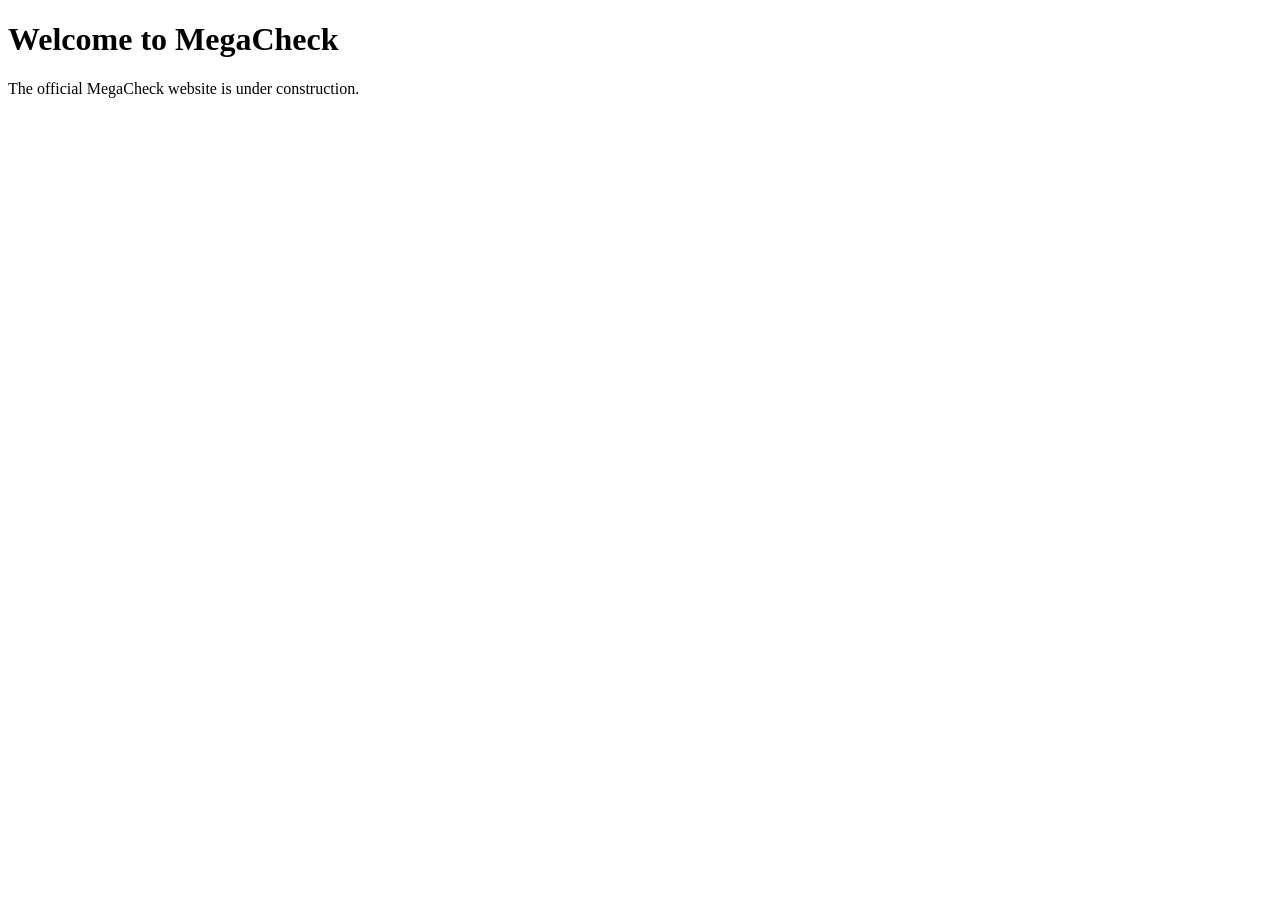
==== index.html @ beb163e6 "Add initial HTML structure for MegaCheck website" ====
<!DOCTYPE html>
<html lang="en">
<head>
    <meta charset="UTF-8">
    <title>MegaCheck</title>
</head>
<body>
    <h1>Welcome to MegaCheck</h1>
    <p>The official MegaCheck website is under construction.</p>
</body>
</html>
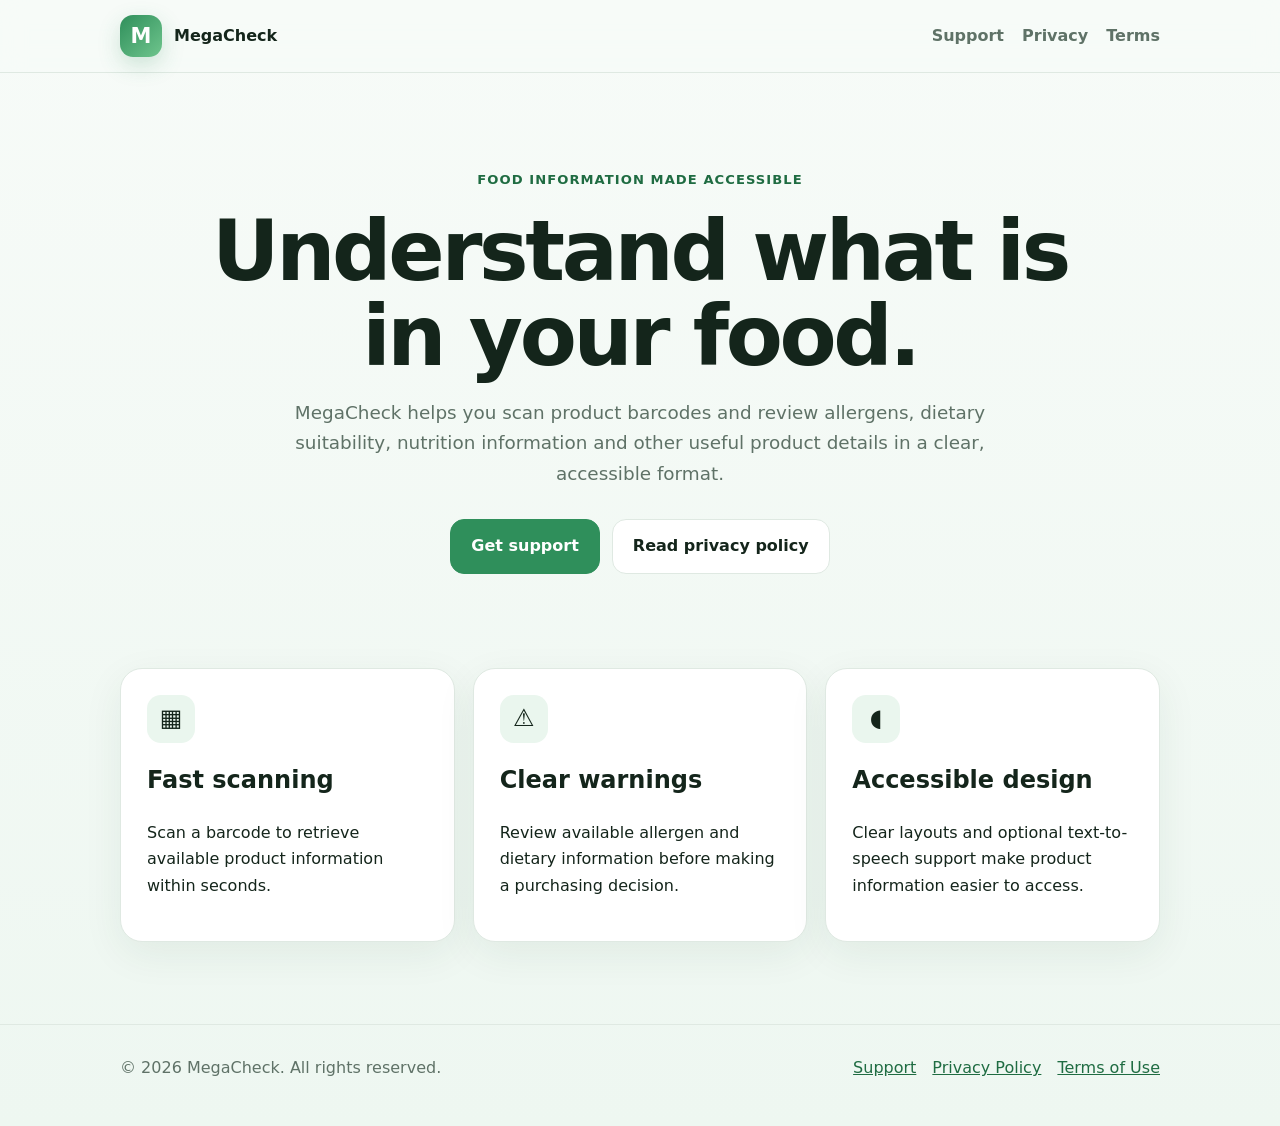
==== commit 51380ec0: "Add files via upload" ====
--- a/index.html
+++ b/index.html
@@ -1,11 +1,54 @@
-<!DOCTYPE html>
+<!doctype html>
 <html lang="en">
 <head>
-    <meta charset="UTF-8">
-    <title>MegaCheck</title>
+  <meta charset="utf-8">
+  <meta name="viewport" content="width=device-width, initial-scale=1">
+  <meta name="description" content="MegaCheck helps you scan food products and understand allergens, dietary suitability and nutrition information.">
+  <title>MegaCheck — Understand what is in your food</title>
+  <link rel="stylesheet" href="styles.css">
 </head>
 <body>
-    <h1>Welcome to MegaCheck</h1>
-    <p>The official MegaCheck website is under construction.</p>
+
+<header>
+  <div class="wrap">
+    <nav>
+      <a class="brand" href="index.html"><span class="logo">M</span><span>MegaCheck</span></a>
+      <div class="links">
+        <a href="support.html">Support</a>
+        <a href="privacy.html">Privacy</a>
+        <a href="terms.html">Terms</a>
+      </div>
+    </nav>
+  </div>
+</header>
+
+<section class="hero">
+  <div class="wrap">
+    <div class="eyebrow">Food information made accessible</div>
+    <h1>Understand what is in your food.</h1>
+    <p>MegaCheck helps you scan product barcodes and review allergens, dietary suitability, nutrition information and other useful product details in a clear, accessible format.</p>
+    <div class="actions">
+      <a class="button primary" href="support.html">Get support</a>
+      <a class="button" href="privacy.html">Read privacy policy</a>
+    </div>
+  </div>
+</section>
+<section class="wrap grid" aria-label="MegaCheck features">
+  <div class="card"><div class="icon">▦</div><h2>Fast scanning</h2><p>Scan a barcode to retrieve available product information within seconds.</p></div>
+  <div class="card"><div class="icon">⚠</div><h2>Clear warnings</h2><p>Review available allergen and dietary information before making a purchasing decision.</p></div>
+  <div class="card"><div class="icon">◖</div><h2>Accessible design</h2><p>Clear layouts and optional text-to-speech support make product information easier to access.</p></div>
+</section>
+
+<footer>
+  <div class="wrap footer-row">
+    <div>© 2026 MegaCheck. All rights reserved.</div>
+    <div class="footer-links">
+      <a href="support.html">Support</a>
+      <a href="privacy.html">Privacy Policy</a>
+      <a href="terms.html">Terms of Use</a>
+    </div>
+  </div>
+</footer>
+
 </body>
 </html>
--- a/styles.css
+++ b/styles.css
@@ -0,0 +1,78 @@
+:root {
+  --bg: #f7fbf8;
+  --card: #ffffff;
+  --text: #14251b;
+  --muted: #5f7267;
+  --primary: #2f8f5b;
+  --primary-dark: #1f6c42;
+  --line: #dfe9e2;
+  --soft: #eaf6ee;
+}
+* { box-sizing: border-box; }
+html { scroll-behavior: smooth; }
+body {
+  margin: 0;
+  font-family: Inter, ui-sans-serif, system-ui, -apple-system, BlinkMacSystemFont, "Segoe UI", sans-serif;
+  color: var(--text);
+  background: linear-gradient(180deg, #f7fbf8 0%, #eef7f1 100%);
+  line-height: 1.65;
+}
+a { color: var(--primary-dark); }
+.wrap { width: min(1040px, calc(100% - 32px)); margin: 0 auto; }
+header {
+  position: sticky; top: 0; z-index: 10;
+  background: rgba(247,251,248,.9);
+  backdrop-filter: blur(12px);
+  border-bottom: 1px solid var(--line);
+}
+nav { min-height: 72px; display: flex; align-items: center; justify-content: space-between; gap: 20px; }
+.brand { display: flex; align-items: center; gap: 12px; font-weight: 800; text-decoration: none; color: var(--text); }
+.logo {
+  width: 42px; height: 42px; border-radius: 13px;
+  display: grid; place-items: center;
+  color: white; font-size: 21px; font-weight: 900;
+  background: linear-gradient(135deg, var(--primary), #6fc58d);
+  box-shadow: 0 8px 22px rgba(47,143,91,.22);
+}
+.links { display: flex; flex-wrap: wrap; gap: 18px; }
+.links a { color: var(--muted); text-decoration: none; font-weight: 650; }
+.links a:hover { color: var(--primary-dark); }
+.hero { padding: 96px 0 70px; text-align: center; }
+.eyebrow { color: var(--primary-dark); font-weight: 800; letter-spacing: .08em; text-transform: uppercase; font-size: .82rem; }
+h1 { font-size: clamp(2.5rem, 7vw, 5.2rem); line-height: 1.03; margin: 18px auto; max-width: 900px; letter-spacing: -.04em; }
+.hero p { max-width: 720px; margin: 0 auto 30px; color: var(--muted); font-size: 1.15rem; }
+.actions { display: flex; justify-content: center; flex-wrap: wrap; gap: 12px; }
+.button {
+  display: inline-flex; align-items: center; justify-content: center;
+  padding: 13px 20px; border-radius: 14px; text-decoration: none; font-weight: 800;
+  border: 1px solid var(--line); background: var(--card); color: var(--text);
+}
+.button.primary { background: var(--primary); border-color: var(--primary); color: white; }
+.grid { display: grid; grid-template-columns: repeat(3, 1fr); gap: 18px; padding: 24px 0 82px; }
+.card {
+  background: var(--card); border: 1px solid var(--line); border-radius: 22px;
+  padding: 26px; box-shadow: 0 12px 40px rgba(25,75,46,.07);
+}
+.card h2, .card h3 { margin-top: 0; }
+.icon { width: 48px; height: 48px; border-radius: 14px; display: grid; place-items: center; background: var(--soft); font-size: 24px; margin-bottom: 18px; }
+main.page { padding: 58px 0 82px; }
+.page article {
+  max-width: 820px; margin: 0 auto;
+  background: var(--card); border: 1px solid var(--line);
+  border-radius: 24px; padding: clamp(24px, 5vw, 48px);
+  box-shadow: 0 12px 40px rgba(25,75,46,.07);
+}
+.page h1 { font-size: clamp(2.2rem, 5vw, 3.8rem); margin: 0 0 10px; }
+.page h2 { margin-top: 34px; padding-top: 8px; }
+.meta { color: var(--muted); margin-bottom: 30px; }
+.notice { background: var(--soft); border-left: 4px solid var(--primary); padding: 16px 18px; border-radius: 10px; }
+.contact { background: var(--soft); padding: 20px; border-radius: 16px; }
+footer { border-top: 1px solid var(--line); padding: 30px 0 44px; color: var(--muted); }
+.footer-row { display: flex; justify-content: space-between; gap: 20px; flex-wrap: wrap; }
+.footer-links { display: flex; gap: 16px; flex-wrap: wrap; }
+@media (max-width: 760px) {
+  .grid { grid-template-columns: 1fr; }
+  .links { gap: 10px; font-size: .92rem; }
+  nav { align-items: flex-start; padding: 14px 0; }
+  .hero { padding-top: 68px; }
+}
